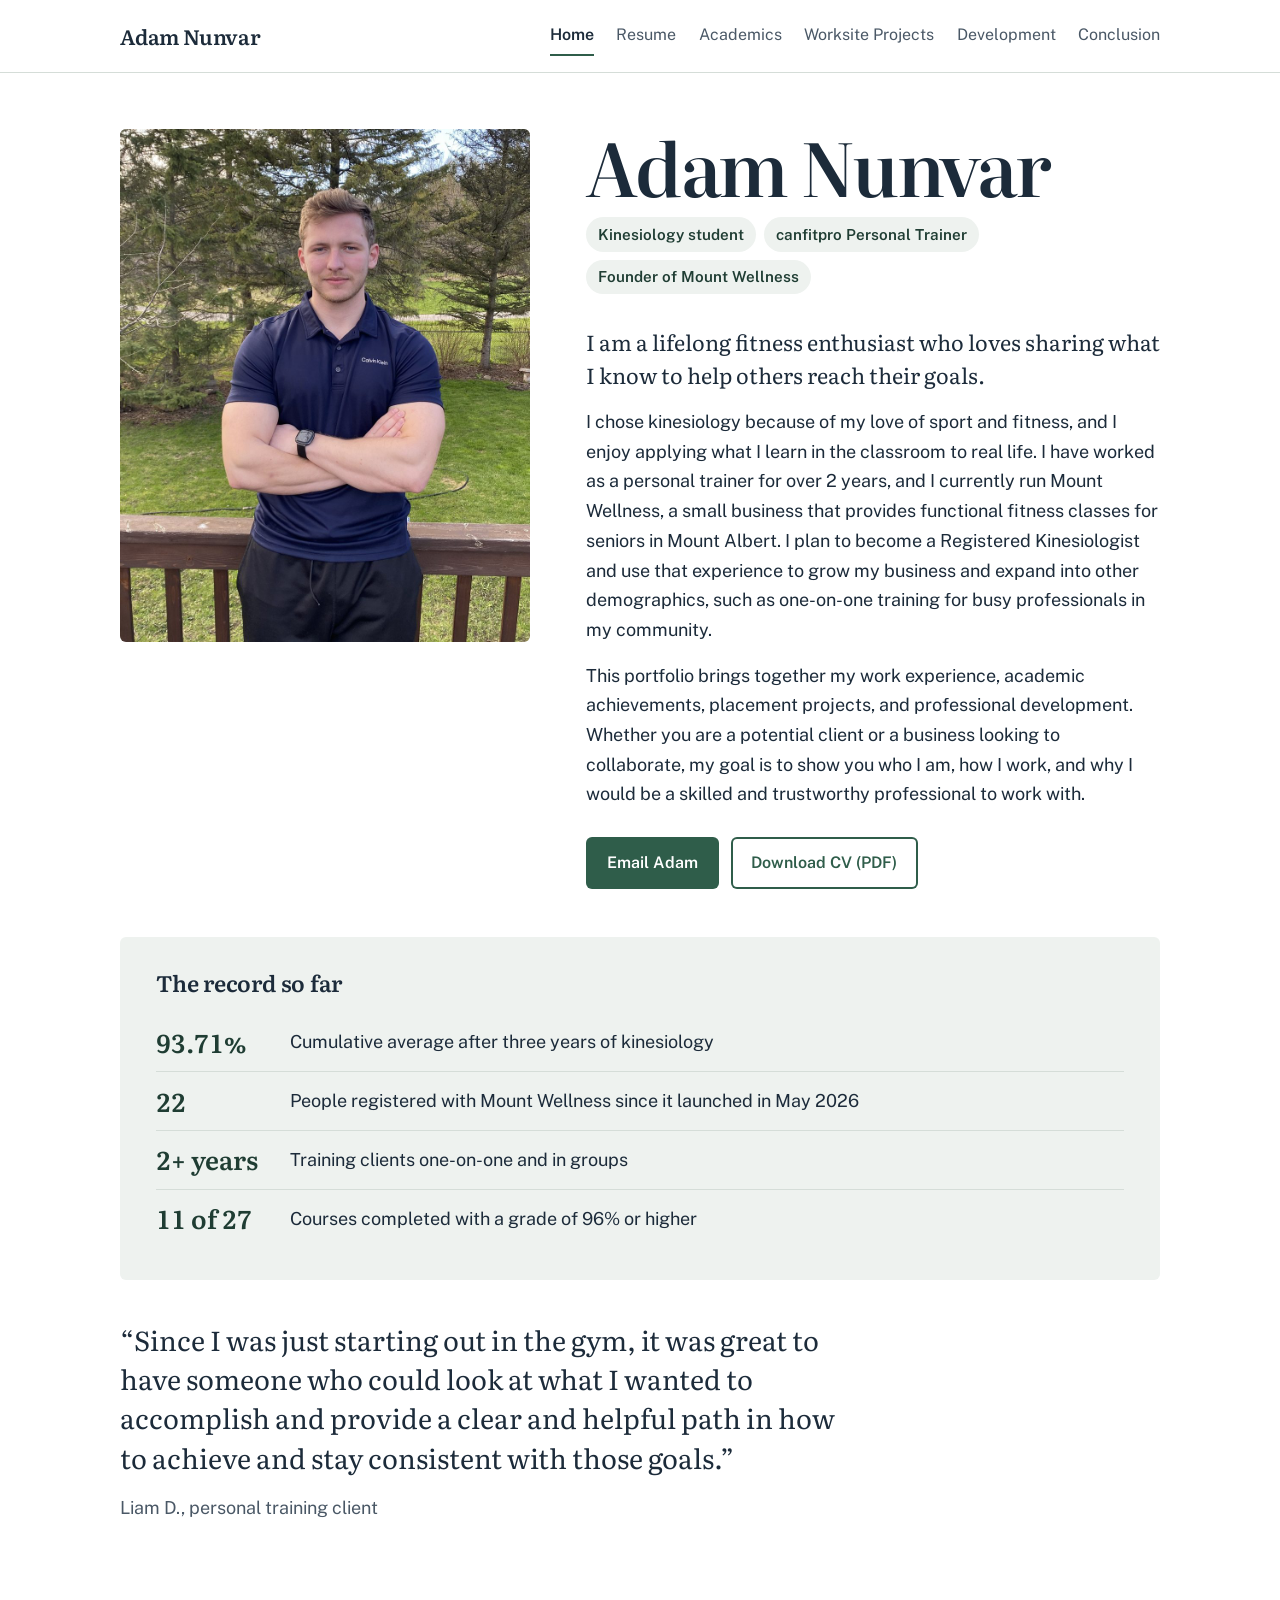
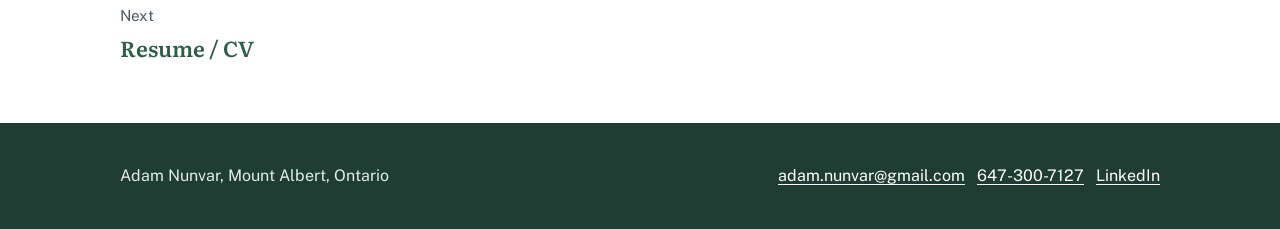
==== index.html @ 9fd66d51 "Correct award name to Kinesiology Scholarship; show 11 of 27 courses Co-Authored-By: Claude Opus 5.5" ====
<!doctype html>
<html lang="en-CA">
<head>
<meta charset="utf-8">
<meta name="viewport" content="width=device-width, initial-scale=1">
<title>Adam Nunvar | Kinesiology, Personal Training, Mount Wellness</title>
<meta name="description" content="Adam Nunvar is a fourth-year kinesiology student, canfitpro certified personal trainer, and founder of Mount Wellness, small-group fitness for adults 60+ in Mount Albert, Ontario.">
<meta property="og:title" content="Adam Nunvar | Kinesiology, Personal Training, Mount Wellness">
<meta property="og:description" content="Adam Nunvar is a fourth-year kinesiology student, canfitpro certified personal trainer, and founder of Mount Wellness, small-group fitness for adults 60+ in Mount Albert, Ontario.">
<meta property="og:image" content="adam-nunvar.jpg">
<link rel="icon" href="data:image/svg+xml,%3Csvg xmlns='http://www.w3.org/2000/svg' viewBox='0 0 64 64'%3E%3Crect width='64' height='64' rx='12' fill='%232f5d4a'/%3E%3Ctext x='32' y='43' font-family='Georgia,serif' font-size='30' font-weight='700' fill='white' text-anchor='middle'%3EAN%3C/text%3E%3C/svg%3E">
<link rel="preload" href="literata.woff2" as="font" type="font/woff2" crossorigin>
<link rel="stylesheet" href="styles.css?v=5">
<script src="site.js?v=5" defer></script>
</head>
<body>
<a class="skip" href="#main">Skip to content</a>
<header class="site-header">
  <div class="wrap">
    <a class="brand" href="index.html">Adam Nunvar</a>
    <nav class="nav" aria-label="Portfolio sections">
<a href="index.html" aria-current="page">Home</a>
<a href="resume.html">Resume</a>
<a href="academics.html">Academics</a>
<a href="projects.html">Worksite Projects</a>
<a href="development.html">Development</a>
<a href="conclusion.html">Conclusion</a>
    </nav>
  </div>
</header>
<main id="main">
<div class="wrap">
  <section class="hero" aria-labelledby="hero-name">
    <figure class="hero-photo">
      <img src="adam-nunvar.jpg" alt="Adam Nunvar standing outdoors in a navy polo shirt" width="960" height="1200">
    </figure>
    <div>
      <h1 id="hero-name">Adam Nunvar</h1>
      <ul class="roles" aria-label="Roles">
        <li>Kinesiology student</li>
        <li>canfitpro Personal Trainer</li>
        <li>Founder of Mount Wellness</li>
      </ul>
      <div class="prose">
        <p>I am a lifelong fitness enthusiast who loves sharing what I know to help others reach their goals.</p>
        <p>I chose kinesiology because of my love of sport and fitness, and I enjoy applying what I learn in the classroom to real life. I have worked as a personal trainer for over 2 years, and I currently run Mount Wellness, a small business that provides functional fitness classes for seniors in Mount Albert. I plan to become a Registered Kinesiologist and use that experience to grow my business and expand into other demographics, such as one-on-one training for busy professionals in my community.</p>
        <p>This portfolio brings together my work experience, academic achievements, placement projects, and professional development. Whether you are a potential client or a business looking to collaborate, my goal is to show you who I am, how I work, and why I would be a skilled and trustworthy professional to work with.</p>
      </div>
      <div class="actions">
        <a class="btn" href="mailto:adam.nunvar@gmail.com">Email Adam</a>
        <a class="btn secondary" href="Adam-Nunvar-Resume.pdf">Download CV (PDF)</a>
      </div>
    </div>
  </section>

  <section class="log reveal" aria-labelledby="log-title">
    <h2 id="log-title">The record so far</h2>
    <dl>
      <dt>93.71%</dt><dd>Cumulative average after three years of kinesiology</dd>
      <dt>22</dt><dd>People registered with Mount Wellness since it launched in May 2026</dd>
      <dt>2+ years</dt><dd>Training clients one-on-one and in groups</dd>
      <dt>11 of 27</dt><dd>Courses completed with a grade of 96% or higher</dd>
    </dl>
  </section>

  <section class="block reveal" aria-label="Client testimonial">
    <blockquote class="quote">
      <p>Since I was just starting out in the gym, it was great to have someone who could look at what I wanted to accomplish and provide a clear and helpful path in how to achieve and stay consistent with those goals.</p>
      <cite>Liam D., personal training client</cite>
    </blockquote>
  </section>
</div>
<div class="wrap next">
  <small>Next</small>
  <a href="resume.html">Resume / CV</a>
</div>
</main>
<footer class="site-footer">
  <div class="wrap">
    <p>Adam Nunvar, Mount Albert, Ontario</p>
    <p><a href="mailto:adam.nunvar@gmail.com">adam.nunvar@gmail.com</a> &nbsp; <a href="tel:+16473007127">647-300-7127</a> &nbsp; <a href="https://www.linkedin.com/in/adam-nunvar-423a0a282/">LinkedIn</a></p>
  </div>
</footer>
<script>
(function () {
  if (!("IntersectionObserver" in window) || window.matchMedia("(prefers-reduced-motion: reduce)").matches) return;
  document.documentElement.classList.add("js-reveal");
  var io = new IntersectionObserver(function (items) {
    items.forEach(function (it) { if (it.isIntersecting) { it.target.classList.add("in"); io.unobserve(it.target); } });
  }, { rootMargin: "0px 0px -8% 0px" });
  document.querySelectorAll(".reveal").forEach(function (el) { io.observe(el); });
})();
</script>
</body>
</html>
---- styles.css ----
@font-face { font-family: "Literata"; src: url("literata.woff2") format("woff2-variations"), url("literata.woff2") format("woff2"); font-weight: 200 900; font-style: normal; font-display: swap; }
@font-face { font-family: "Public Sans"; src: url("public-sans-400.woff2") format("woff2"); font-weight: 400; font-style: normal; font-display: swap; }
@font-face { font-family: "Public Sans"; src: url("public-sans-600.woff2") format("woff2"); font-weight: 600; font-style: normal; font-display: swap; }

:root {
  --ink: #1c2b3a;
  --ink-soft: #4a5866;
  --spruce: #2f5d4a;
  --spruce-deep: #1f3d33;
  --mist: #eef2ef;
  --line: #d5ddd8;
  --paper: #ffffff;
  --serif: "Literata", Georgia, serif;
  --sans: "Public Sans", "Segoe UI", Arial, sans-serif;
  --measure: 66ch;
}

* { box-sizing: border-box; }
html { -webkit-text-size-adjust: 100%; }
body {
  margin: 0;
  background: var(--paper);
  color: var(--ink);
  font-family: var(--sans);
  font-size: 1.125rem;
  line-height: 1.65;
}
img { max-width: 100%; height: auto; display: block; }
a { color: var(--spruce); text-underline-offset: 3px; }
a:hover { color: var(--spruce-deep); }
:focus-visible { outline: 3px solid var(--spruce); outline-offset: 3px; border-radius: 2px; }

.skip { position: absolute; left: -999px; top: 0; background: var(--spruce); color: #fff; padding: .5rem 1rem; z-index: 10; }
.skip:focus { left: 1rem; top: 1rem; }

.wrap { width: 100%; max-width: 1080px; margin: 0 auto; padding: 0 1.25rem; }

/* Header */
.site-header { border-bottom: 1px solid var(--line); background: var(--paper); }
.site-header .wrap { display: flex; align-items: center; justify-content: space-between; gap: 1.5rem; min-height: 4.5rem; flex-wrap: wrap; }
.brand { font-family: var(--serif); font-weight: 600; font-size: 1.3rem; color: var(--ink); text-decoration: none; letter-spacing: -.01em; }
.nav { display: flex; gap: .25rem 1.4rem; flex-wrap: wrap; }
.nav a { color: var(--ink-soft); text-decoration: none; font-size: 1rem; padding: .35rem 0; border-bottom: 2px solid transparent; }
.nav a:hover { color: var(--ink); }
.nav a[aria-current="page"] { color: var(--ink); border-bottom-color: var(--spruce); font-weight: 600; }

/* Page title */
.page-head { padding-top: 3.5rem; padding-bottom: 1.5rem; }
.page-head h1 { font-family: var(--serif); font-weight: 600; font-size: clamp(2.2rem, 5vw, 3.2rem); line-height: 1.1; margin: 0; letter-spacing: -.02em; }
.page-head p { margin: .9rem 0 0; color: var(--ink-soft); max-width: var(--measure); }

h2 { font-family: var(--serif); font-weight: 600; font-size: 1.7rem; line-height: 1.25; margin: 0 0 .5rem; letter-spacing: -.01em; }
h3 { font-family: var(--serif); font-weight: 600; font-size: 1.3rem; line-height: 1.3; margin: 0; }
p { margin: 0 0 1rem; }
.prose { max-width: var(--measure); }

section.block { padding: 2.5rem 0; }
section.block + section.block { border-top: 1px solid var(--line); }

/* Home hero */
.hero { display: grid; grid-template-columns: minmax(0, 5fr) minmax(0, 7fr); gap: 3.5rem; align-items: start; padding: 3.5rem 0 3rem; }
.hero-photo { margin: 0; }
.hero-photo img { border-radius: 6px; aspect-ratio: 4 / 5; object-fit: cover; width: 100%; }
.hero h1 { font-family: var(--serif); font-weight: 600; font-size: clamp(2.8rem, 7vw, 4.6rem); line-height: 1; letter-spacing: -.03em; margin: 0 0 .9rem; }
.roles { list-style: none; padding: 0; margin: 0 0 2rem; display: flex; flex-wrap: wrap; gap: .5rem; }
.roles li { background: var(--mist); color: var(--spruce-deep); font-size: .95rem; font-weight: 600; padding: .3rem .75rem; border-radius: 999px; }
.hero .prose p:first-child { font-family: var(--serif); font-size: 1.35rem; line-height: 1.5; }
.actions { display: flex; flex-wrap: wrap; gap: .75rem; margin-top: 1.75rem; }
.btn { display: inline-block; background: var(--spruce); color: #fff; text-decoration: none; font-weight: 600; padding: .8rem 1.3rem; border-radius: 6px; font-size: 1rem; }
.btn:hover { background: var(--spruce-deep); color: #fff; }
.btn.secondary { background: transparent; color: var(--spruce); box-shadow: inset 0 0 0 2px var(--spruce); }
.btn.secondary:hover { background: var(--mist); color: var(--spruce-deep); }

/* Training log */
.log { background: var(--mist); border-radius: 6px; padding: 2rem 2.25rem; }
.log h2 { font-size: 1.4rem; margin-bottom: 1rem; }
.log dl { margin: 0; display: grid; grid-template-columns: max-content 1fr; }
.log dt, .log dd { padding: .85rem 0; border-top: 1px solid var(--line); margin: 0; }
.log dt { font-family: var(--serif); font-weight: 600; font-size: 1.6rem; line-height: 1.2; padding-right: 2rem; color: var(--spruce-deep); font-variant-numeric: tabular-nums; }
.log dd { align-self: center; color: var(--ink); }
.log dt:first-of-type, .log dd:first-of-type { border-top: 0; }

/* Quote */
.quote { margin: 0; max-width: 46rem; }
.quote p { font-family: var(--serif); font-size: clamp(1.35rem, 2.6vw, 1.7rem); line-height: 1.45; margin: 0 0 1rem; }
.quote p::before { content: "\201C"; }
.quote p::after { content: "\201D"; }
.quote cite { font-style: normal; color: var(--ink-soft); }

/* Entries (resume, projects, development) */
.entry { display: grid; grid-template-columns: 13rem minmax(0, 1fr); gap: 2rem; padding: 2.25rem 0; border-top: 1px solid var(--line); }
.entry:first-of-type { border-top: 0; }
.entry-when { color: var(--ink-soft); font-size: .98rem; line-height: 1.5; }
.entry-when strong { display: block; color: var(--ink); font-weight: 600; }
.entry h3 { margin-bottom: .2rem; }
.entry .org { color: var(--ink-soft); margin: 0 0 1rem; }
.entry .body { max-width: var(--measure); }
.entry-title { display: flex; align-items: center; gap: .9rem; }
.entry-title img { width: 3.2rem; height: 3.2rem; flex: none; }
.skills { margin: 1rem 0 0; color: var(--spruce-deep); font-size: 1rem; }
.skills b { font-weight: 600; }
.status { display: inline-block; background: var(--mist); color: var(--spruce-deep); font-size: .9rem; font-weight: 600; padding: .2rem .65rem; border-radius: 999px; margin-left: .5rem; vertical-align: middle; }

.figure { margin: 0 0 1.25rem; }
.figure img { border-radius: 6px; border: 1px solid var(--line); }
.figure figcaption { color: var(--ink-soft); font-size: .95rem; margin-top: .5rem; }

.lesson { border-left: 3px solid var(--spruce); padding: .25rem 0 .25rem 1.25rem; margin: 1.25rem 0 0; max-width: var(--measure); }

/* Grades */
.grades { width: 100%; max-width: 44rem; border-collapse: collapse; margin-top: .5rem; font-variant-numeric: tabular-nums; }
.grades th, .grades td { text-align: left; padding: .7rem 0; border-bottom: 1px solid var(--line); vertical-align: middle; }
.grades th { font-weight: 600; font-size: .95rem; color: var(--ink-soft); }
.grades td.num, .grades th.num { text-align: right; width: 4rem; font-family: var(--serif); font-weight: 600; font-size: 1.15rem; }
.grades .bar { width: 38%; padding-left: 1.5rem; }
.grades .bar span { display: block; height: .5rem; border-radius: 99px; background: var(--spruce); }
.grades .note { display: block; font-size: .9rem; color: var(--spruce-deep); }

.plain-list { list-style: none; padding: 0; margin: 0; max-width: var(--measure); }
.plain-list li { padding: .7rem 0; border-bottom: 1px solid var(--line); }
.plain-list li span { display: block; color: var(--ink-soft); font-size: .98rem; }

.two-col { display: grid; grid-template-columns: 1fr 1fr; gap: 3rem; }

/* Next page + footer */
.next { padding-top: 2.5rem; padding-bottom: 3.5rem; }
.next a { font-family: var(--serif); font-size: 1.35rem; font-weight: 600; text-decoration: none; }
.next a:hover { text-decoration: underline; }
.next small { display: block; color: var(--ink-soft); font-size: .95rem; margin-bottom: .2rem; }

.site-footer { background: var(--spruce-deep); color: #e4ece7; padding: 2.5rem 0; font-size: 1rem; }
.site-footer a { color: #fff; }
.site-footer .wrap { display: flex; flex-wrap: wrap; justify-content: space-between; gap: 1rem 2rem; }
.site-footer p { margin: 0; }

@media (max-width: 860px) {
  .hero { grid-template-columns: 1fr; gap: 2rem; padding-top: 2rem; }
  .hero-photo { max-width: 22rem; }
  .entry { grid-template-columns: minmax(0, 1fr); gap: .5rem; }
  .two-col { grid-template-columns: 1fr; gap: 1.5rem; }
}
@media (max-width: 560px) {
  body { font-size: 1.0625rem; }
  .site-header .wrap { padding-top: .75rem; padding-bottom: .5rem; }
  .nav { gap: .1rem 1rem; }
  .log { padding: 1.5rem 1.25rem; }
  .log dl { grid-template-columns: 1fr; }
  .log dt { padding-bottom: 0; }
  .log dd { border-top: 0; padding-top: .1rem; }
  .grades .bar { display: none; }
}
@media (prefers-reduced-motion: reduce) { * { scroll-behavior: auto !important; } }
@media print {
  .site-header, .site-footer, .next, .actions { display: none; }
}

/* What I did / what it taught me */
.facts { margin: 0; max-width: var(--measure); }
.facts dt { font-weight: 600; color: var(--spruce-deep); font-size: 1rem; margin-top: 1rem; }
.facts dt:first-child { margin-top: 0; }
.facts dd { margin: .15rem 0 0; }

/* ---- v2 layout: lighter entries ---- */
.entry { display: block; padding: 2.75rem 0; }
.entry-head { display: flex; justify-content: space-between; align-items: flex-start; gap: .5rem 2rem; flex-wrap: wrap; margin-bottom: 1.4rem; }
.entry-head .org { margin: .1rem 0 0; }
.entry-title { align-items: flex-start; }
.entry-logo { width: 3.2rem; height: 3.2rem; flex: none; margin-top: .1rem; }
.entry-when { margin: 0; text-align: right; color: var(--ink-soft); font-size: .98rem; line-height: 1.45; }
.entry-when strong { display: block; color: var(--ink); font-weight: 600; }
.entry-when span { display: block; }
.entry .body { max-width: none; }
.entry .body > p, .entry .body > .figure { max-width: var(--measure); }

.facts { display: grid; grid-template-columns: repeat(2, minmax(0, 1fr)); gap: 1.25rem 2.5rem; margin: 0; max-width: none; align-items: start; }
.facts.n3 { grid-template-columns: repeat(3, minmax(0, 1fr)); gap: 1.25rem 2rem; }
.fact h4 { font-family: var(--sans); font-size: .95rem; font-weight: 600; color: var(--spruce-deep); margin: 0 0 .35rem; }
.fact p { margin: 0; }
.fact.reflect { background: var(--mist); border-radius: 6px; padding: 1.1rem 1.3rem 1.2rem; }
.fact .lead { display: block; font-family: var(--serif); font-size: 1.22rem; line-height: 1.4; font-weight: 500; color: var(--ink); margin-bottom: .45rem; }
.skills { margin-top: 1.25rem; }

/* Scroll reveal: only when JS is running and motion is allowed */
.js-reveal .reveal { opacity: 0; transform: translateY(14px); transition: opacity .6s ease, transform .6s ease; }
.js-reveal .reveal.in { opacity: 1; transform: none; }

@media (max-width: 960px) {
  .facts.n3 { grid-template-columns: repeat(2, minmax(0, 1fr)); }
  .facts.n3 .fact.reflect { grid-column: 1 / -1; }
}
@media (max-width: 720px) {
  .facts, .facts.n3 { grid-template-columns: minmax(0, 1fr); }
  .entry-when { text-align: left; }
  .entry-when strong, .entry-when span { display: inline; }
  .entry-when span::before { content: ", "; }
  .entry { padding: 2rem 0; }
}

/* ---- Visuals ---- */
.gallery-block { margin-top: 1.5rem; }
.gallery-title { font-family: var(--sans); font-size: .95rem; font-weight: 600; color: var(--spruce-deep); margin: 0 0 .6rem; }
.gallery { display: grid; gap: 1rem; align-items: end; }
.gallery.four { grid-template-columns: repeat(4, minmax(0, 1fr)); max-width: 44rem; }
.gallery.three { grid-template-columns: repeat(3, minmax(0, 1fr)); }
.gallery.two { grid-template-columns: repeat(2, minmax(0, 1fr)); max-width: 40rem; align-items: start; }
.gallery figure { margin: 0; }
.gallery a { display: block; }
.gallery img { width: 100%; border-radius: 4px; border: 1px solid var(--line); background: var(--mist); }
.gallery.four img { height: 11rem; object-fit: contain; padding: .4rem; }
.gallery.two img { aspect-ratio: 4 / 5; object-fit: cover; }
.gallery figcaption { font-size: .9rem; color: var(--ink-soft); margin-top: .35rem; }
.gallery a:hover img { border-color: var(--spruce); }

.media { display: grid; grid-template-columns: minmax(0, 1fr) minmax(0, 20rem); gap: 2rem; align-items: start; }
.media-fig { margin: 0; }
.media-fig img { border-radius: 6px; border: 1px solid var(--line); }
.media-fig figcaption { font-size: .9rem; color: var(--ink-soft); margin-top: .35rem; }

.conclusion { display: grid; grid-template-columns: minmax(0, 22rem) minmax(0, 1fr); gap: 3rem; align-items: start; }
.conclusion-photo { margin: 0; }
.conclusion-photo img { border-radius: 6px; aspect-ratio: 4 / 3; object-fit: cover; }

@media (max-width: 860px) {
  .conclusion, .media { grid-template-columns: minmax(0, 1fr); gap: 1.25rem; }
  .media-fig { max-width: 22rem; }
}
@media (max-width: 560px) {
  .gallery.four { grid-template-columns: repeat(2, minmax(0, 1fr)); }
  .gallery.three { grid-template-columns: minmax(0, 1fr); }
  .gallery.four img { height: 9rem; }
}

.gallery-block + .facts { margin-top: 1.75rem; }
.body > .gallery-block:first-child { margin-top: 0; }

.media-small { grid-template-columns: minmax(0, 1fr) minmax(0, 14rem); }
@media (max-width: 860px) { .media-small .media-fig { max-width: 14rem; } }

/* ---- Expandable images ---- */
a.zoom { display: block; cursor: zoom-in; }
a.zoom img { transition: opacity .15s ease; }
a.zoom:hover img { opacity: .92; }
.lightbox { position: fixed; inset: 0; z-index: 50; display: none; align-items: center; justify-content: center; padding: 3.5rem 1rem 1.5rem; background: rgba(15, 25, 22, .94); }
.lightbox.open { display: flex; }
.lightbox figure { margin: 0; max-width: min(1100px, 100%); max-height: 100%; display: flex; flex-direction: column; align-items: center; }
.lightbox img { max-width: 100%; max-height: calc(100vh - 8rem); width: auto; height: auto; border-radius: 4px; background: #fff; }
.lightbox figcaption { color: #e4ece7; margin-top: .75rem; font-size: 1rem; text-align: center; }
.lightbox-close { position: absolute; top: .75rem; right: 1rem; width: 2.75rem; height: 2.75rem; border: 0; border-radius: 50%; background: rgba(255,255,255,.12); color: #fff; font-size: 2rem; line-height: 1; cursor: pointer; }
.lightbox-close:hover { background: rgba(255,255,255,.25); }
.lightbox-on, .lightbox-on body { overflow: hidden; }
.sr-only { position: absolute; width: 1px; height: 1px; padding: 0; margin: -1px; overflow: hidden; clip: rect(0,0,0,0); white-space: nowrap; border: 0; }

/* certificates gallery */
.gallery.certs { max-width: none; align-items: start; }
.gallery.certs img { height: 13rem; }
#certificates + .gallery-block { margin-top: 1rem; }
@media (max-width: 640px) { .gallery.certs img { height: 10rem; } }
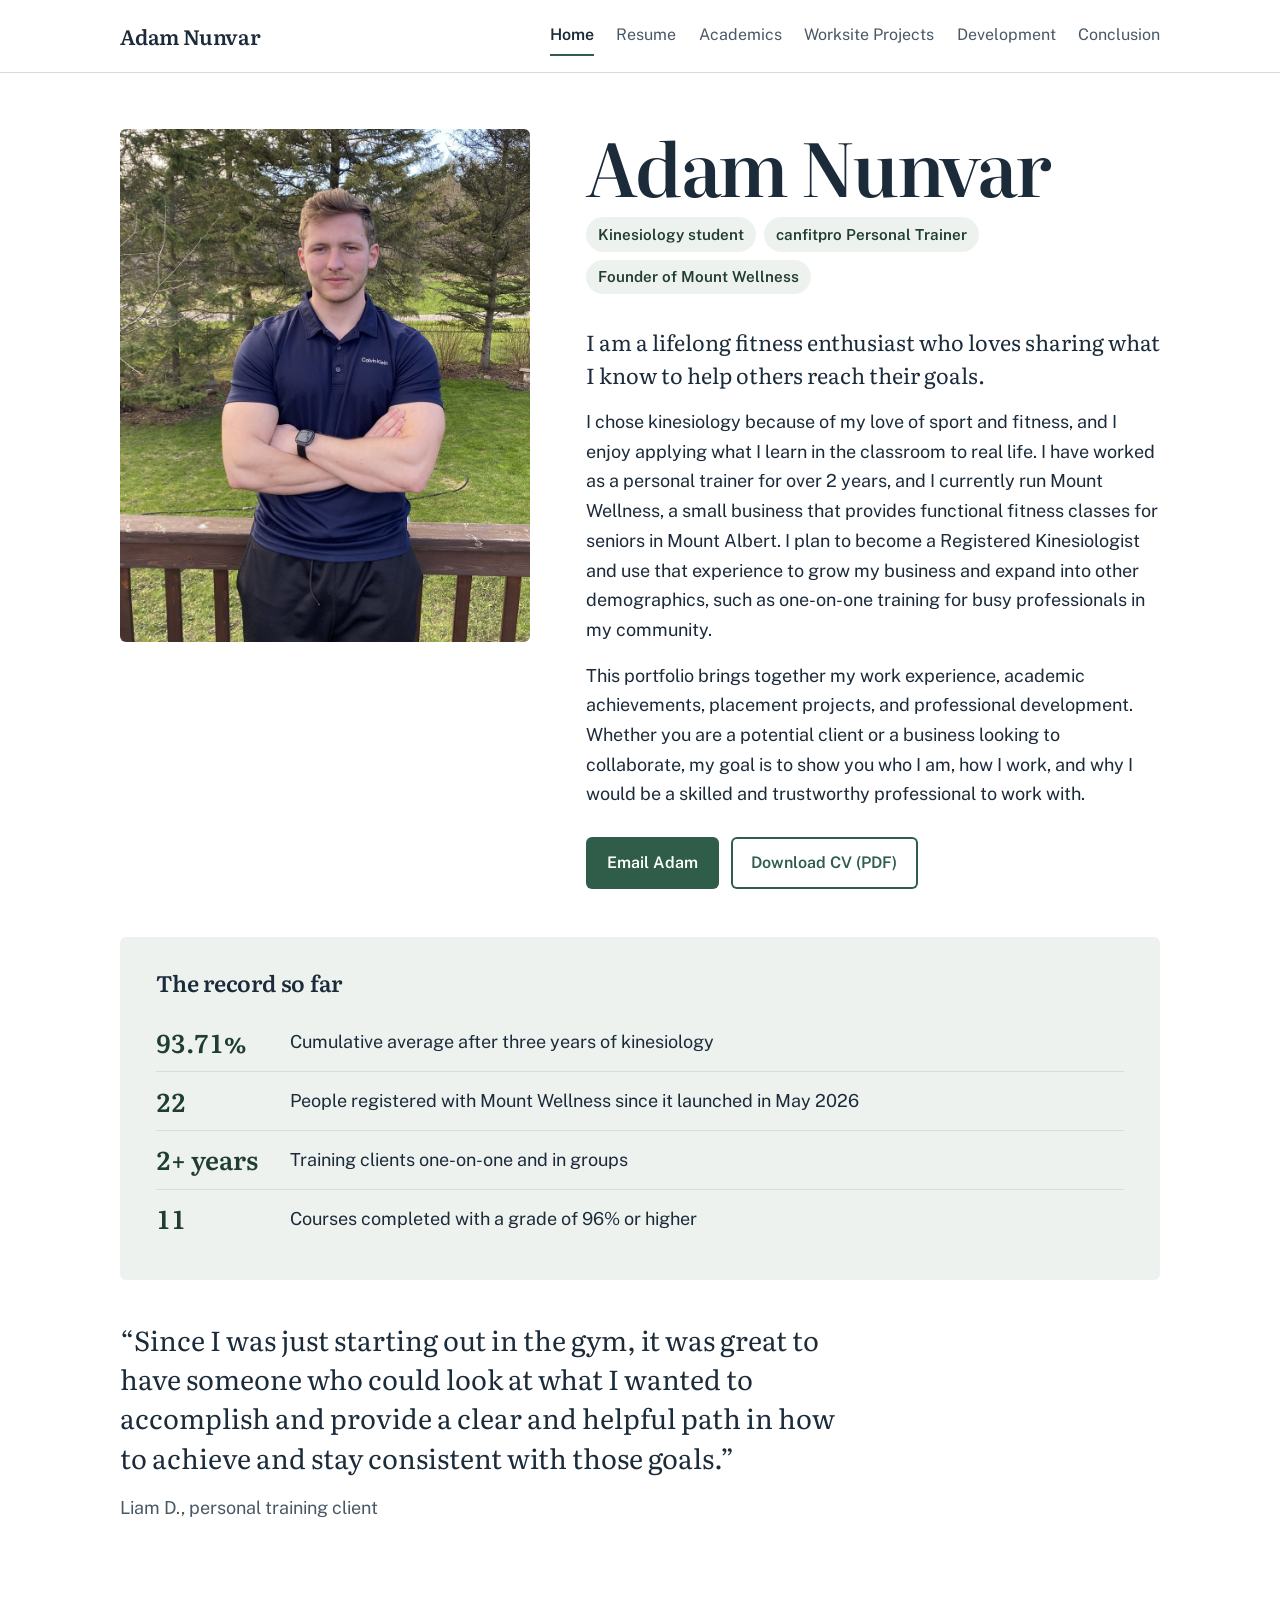
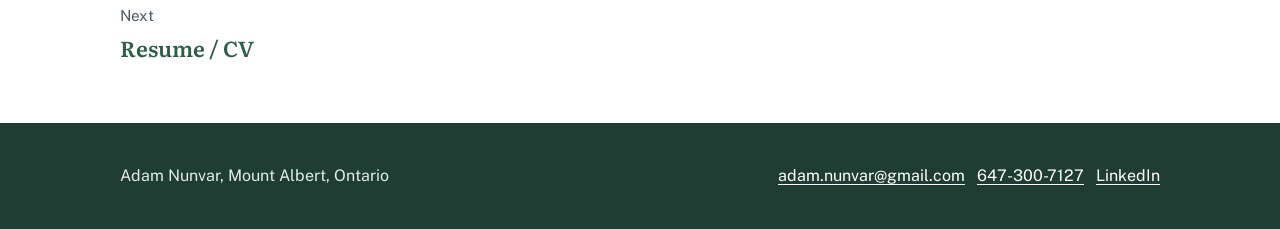
==== commit 974c301d: "Mention 11 of 27 once on the site Co-Authored-By: Claude Opus 5.5 <noreply@anthropic.com> Claude-Ses" ====
--- a/index.html
+++ b/index.html
@@ -59,7 +59,7 @@
       <dt>93.71%</dt><dd>Cumulative average after three years of kinesiology</dd>
       <dt>22</dt><dd>People registered with Mount Wellness since it launched in May 2026</dd>
       <dt>2+ years</dt><dd>Training clients one-on-one and in groups</dd>
-      <dt>11 of 27</dt><dd>Courses completed with a grade of 96% or higher</dd>
+      <dt>11</dt><dd>Courses completed with a grade of 96% or higher</dd>
     </dl>
   </section>
 
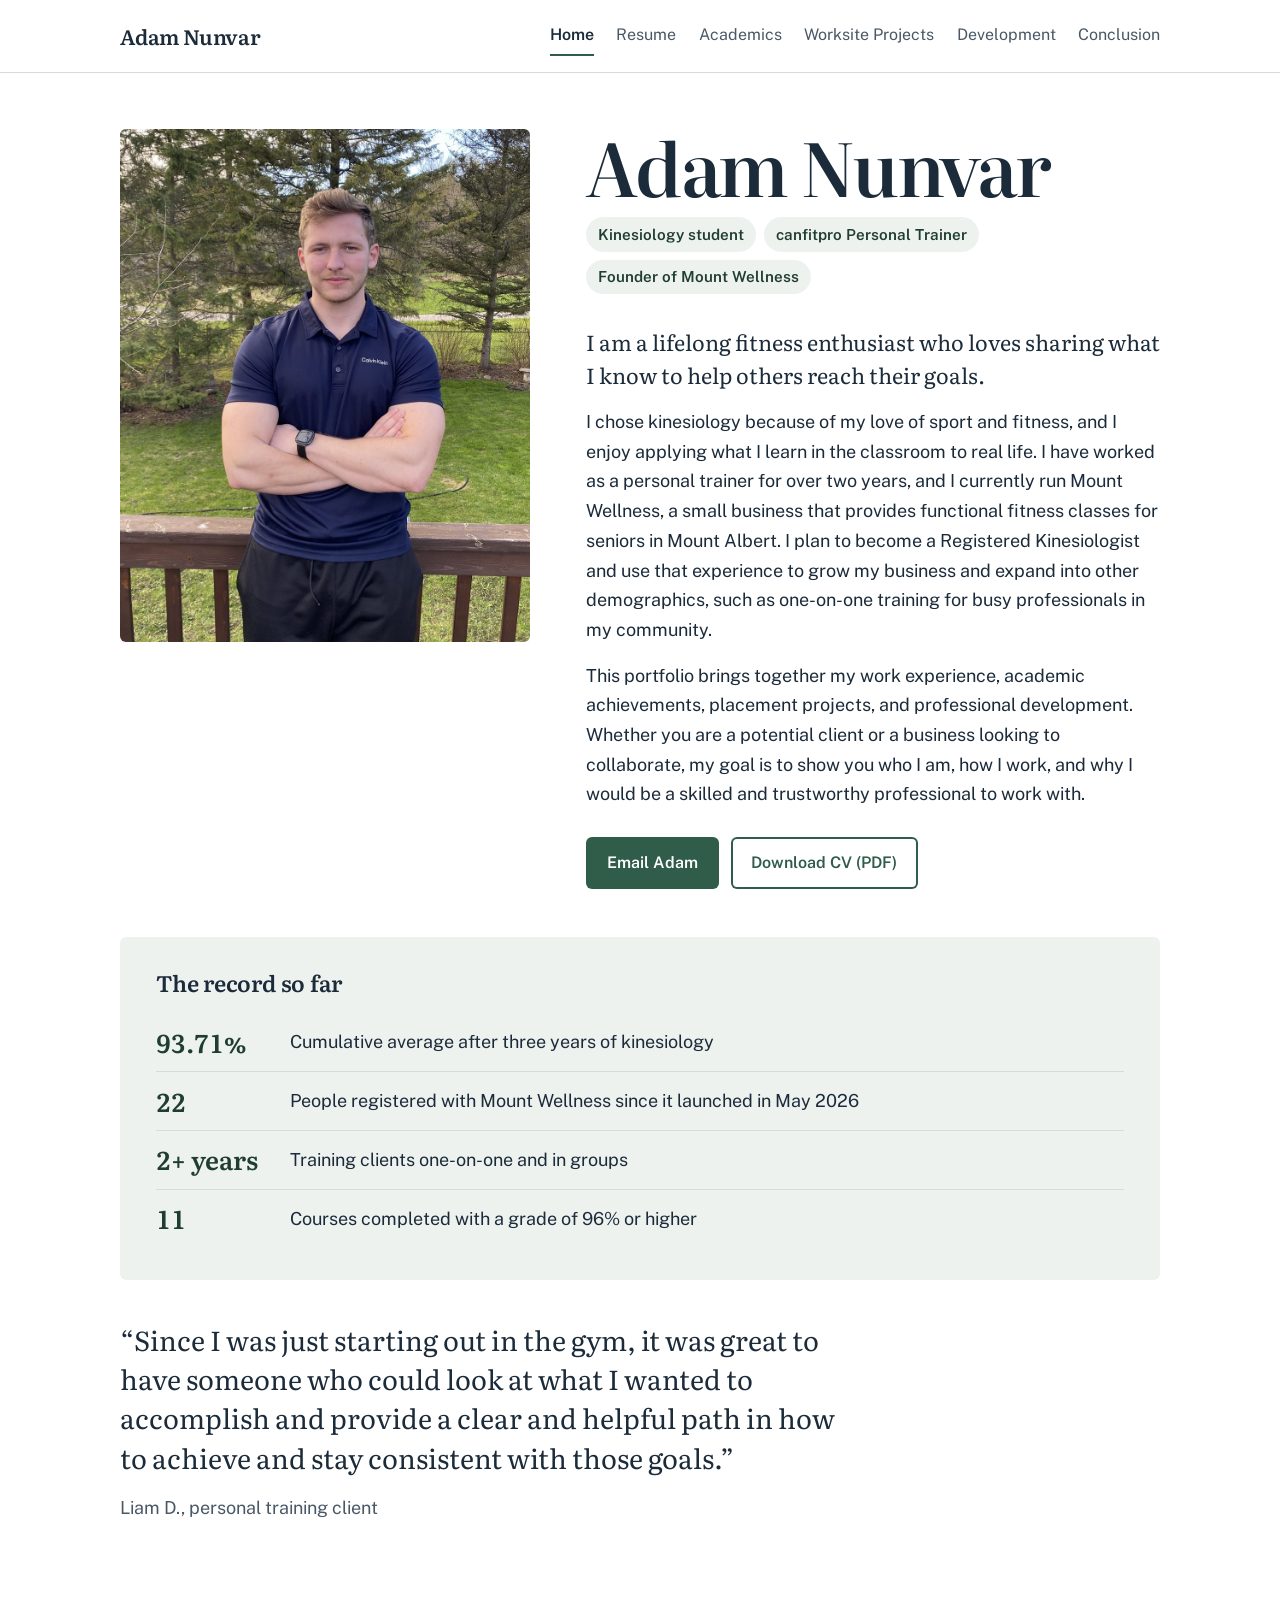
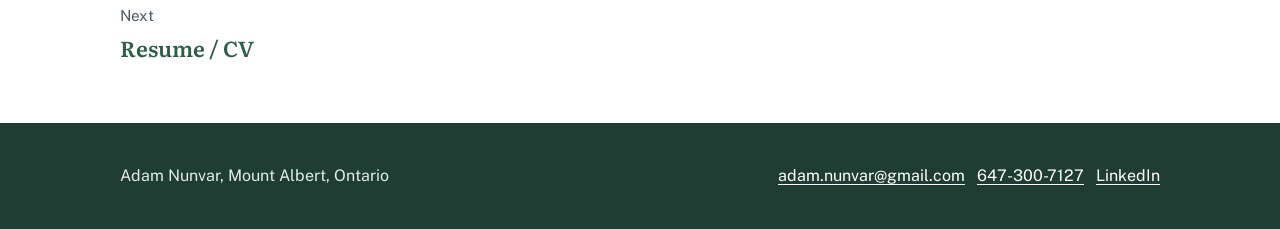
==== commit f490bd23: "Proofread: consistent number style Co-Authored-By: Claude Opus 5.5 <noreply@anthropic.com> Claude-Se" ====
--- a/index.html
+++ b/index.html
@@ -10,8 +10,8 @@
 <meta property="og:image" content="adam-nunvar.jpg">
 <link rel="icon" href="data:image/svg+xml,%3Csvg xmlns='http://www.w3.org/2000/svg' viewBox='0 0 64 64'%3E%3Crect width='64' height='64' rx='12' fill='%232f5d4a'/%3E%3Ctext x='32' y='43' font-family='Georgia,serif' font-size='30' font-weight='700' fill='white' text-anchor='middle'%3EAN%3C/text%3E%3C/svg%3E">
 <link rel="preload" href="literata.woff2" as="font" type="font/woff2" crossorigin>
-<link rel="stylesheet" href="styles.css?v=5">
-<script src="site.js?v=5" defer></script>
+<link rel="stylesheet" href="styles.css?v=6">
+<script src="site.js?v=6" defer></script>
 </head>
 <body>
 <a class="skip" href="#main">Skip to content</a>
@@ -43,7 +43,7 @@
       </ul>
       <div class="prose">
         <p>I am a lifelong fitness enthusiast who loves sharing what I know to help others reach their goals.</p>
-        <p>I chose kinesiology because of my love of sport and fitness, and I enjoy applying what I learn in the classroom to real life. I have worked as a personal trainer for over 2 years, and I currently run Mount Wellness, a small business that provides functional fitness classes for seniors in Mount Albert. I plan to become a Registered Kinesiologist and use that experience to grow my business and expand into other demographics, such as one-on-one training for busy professionals in my community.</p>
+        <p>I chose kinesiology because of my love of sport and fitness, and I enjoy applying what I learn in the classroom to real life. I have worked as a personal trainer for over two years, and I currently run Mount Wellness, a small business that provides functional fitness classes for seniors in Mount Albert. I plan to become a Registered Kinesiologist and use that experience to grow my business and expand into other demographics, such as one-on-one training for busy professionals in my community.</p>
         <p>This portfolio brings together my work experience, academic achievements, placement projects, and professional development. Whether you are a potential client or a business looking to collaborate, my goal is to show you who I am, how I work, and why I would be a skilled and trustworthy professional to work with.</p>
       </div>
       <div class="actions">
--- a/styles.css
+++ b/styles.css
@@ -255,3 +255,6 @@
 .gallery.certs img { height: 13rem; }
 #certificates + .gallery-block { margin-top: 1rem; }
 @media (max-width: 640px) { .gallery.certs img { height: 10rem; } }
+
+.lightbox figcaption strong { display: block; font-weight: 600; }
+.lightbox-note { display: block; margin-top: .25rem; color: #c5d3cb; max-width: 40rem; }
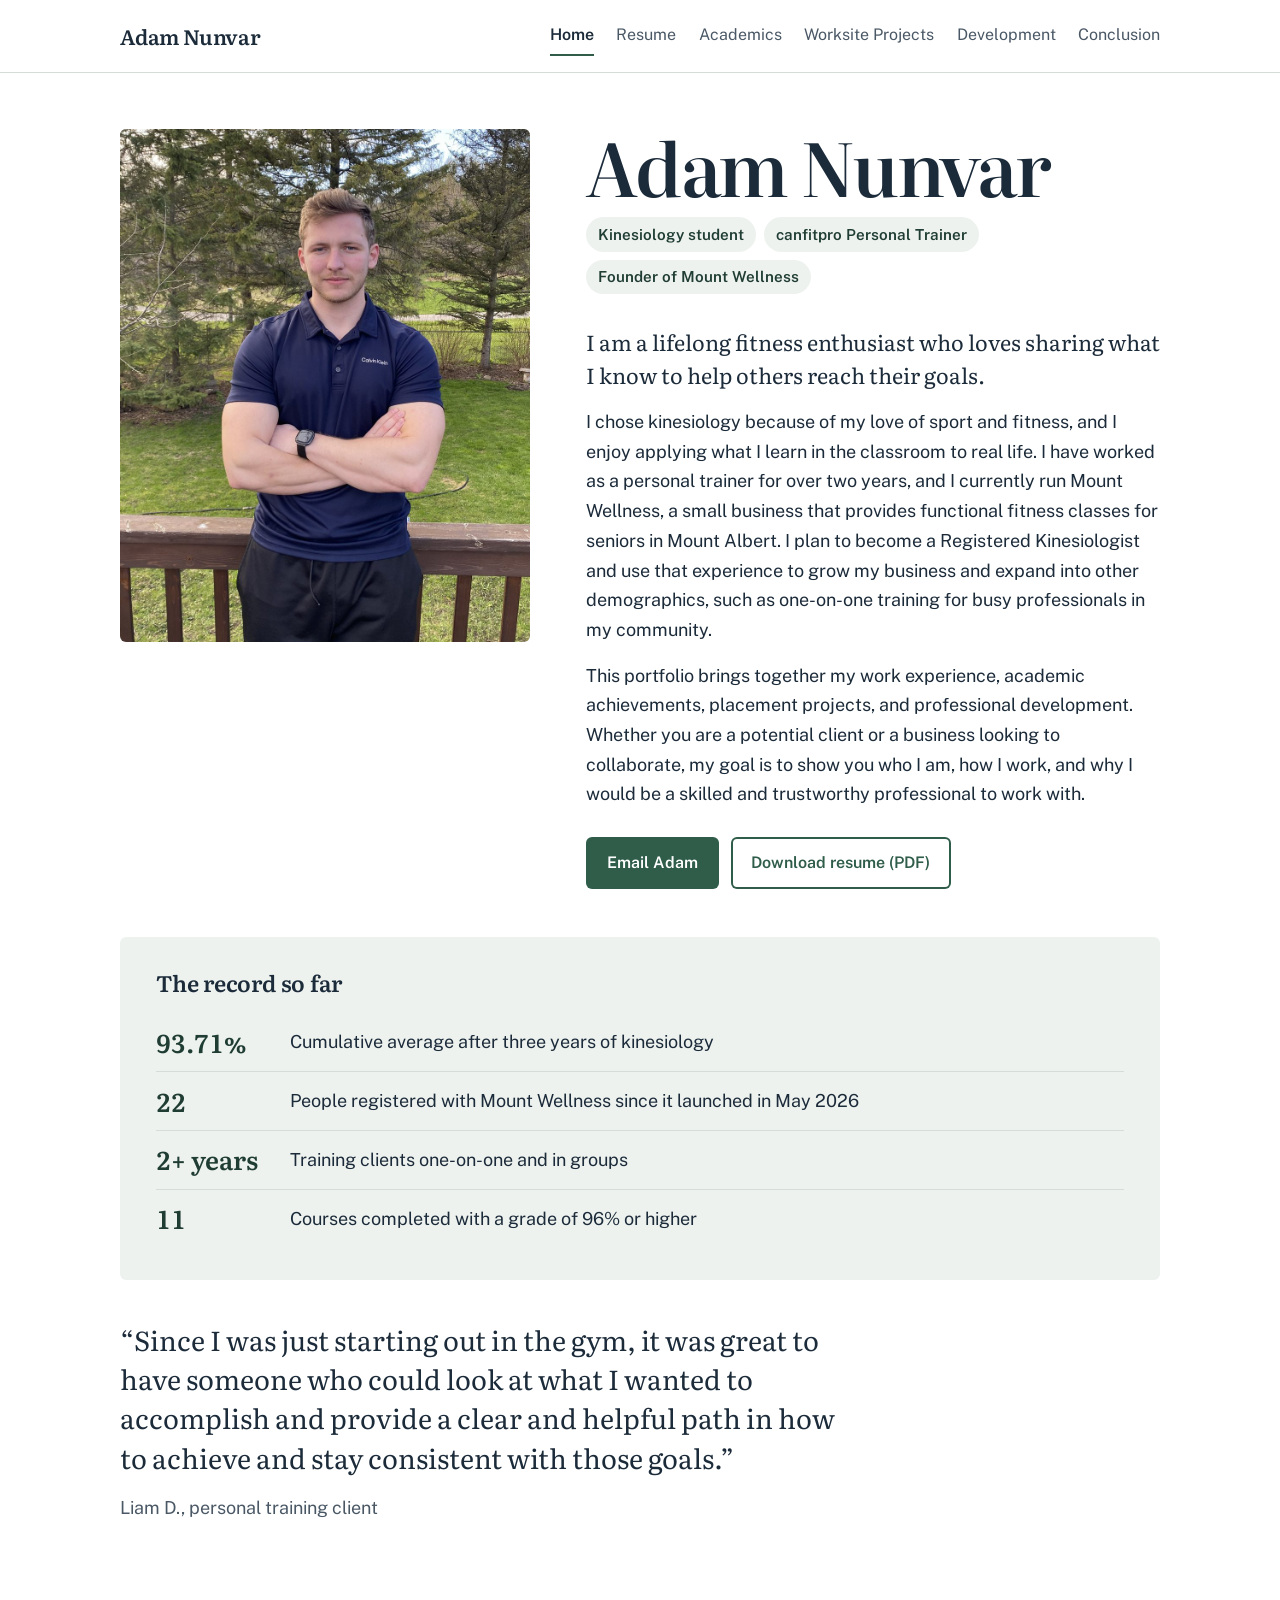
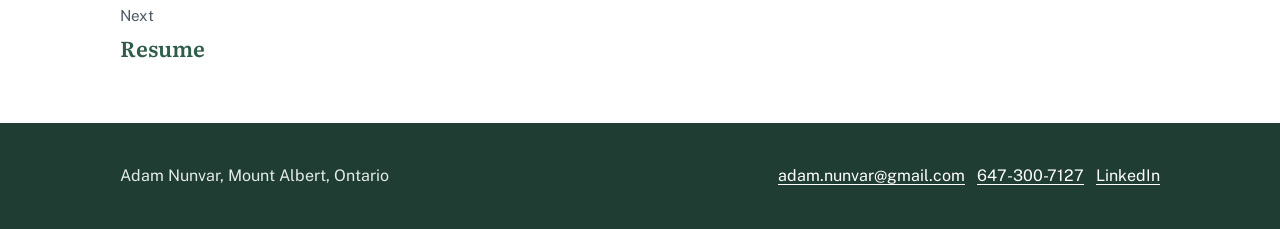
==== commit 0e42ec4a: "Call it a resume, not a CV; cleaner resume page intro Co-Authored-By: Claude Opus 5.5 <noreply@anthr" ====
--- a/index.html
+++ b/index.html
@@ -48,7 +48,7 @@
       </div>
       <div class="actions">
         <a class="btn" href="mailto:adam.nunvar@gmail.com">Email Adam</a>
-        <a class="btn secondary" href="Adam-Nunvar-Resume.pdf">Download CV (PDF)</a>
+        <a class="btn secondary" href="Adam-Nunvar-Resume.pdf">Download resume (PDF)</a>
       </div>
     </div>
   </section>
@@ -72,7 +72,7 @@
 </div>
 <div class="wrap next">
   <small>Next</small>
-  <a href="resume.html">Resume / CV</a>
+  <a href="resume.html">Resume</a>
 </div>
 </main>
 <footer class="site-footer">
--- a/styles.css
+++ b/styles.css
@@ -258,3 +258,5 @@
 
 .lightbox figcaption strong { display: block; font-weight: 600; }
 .lightbox-note { display: block; margin-top: .25rem; color: #c5d3cb; max-width: 40rem; }
+
+.page-head p.head-actions { margin-top: 1.25rem; }
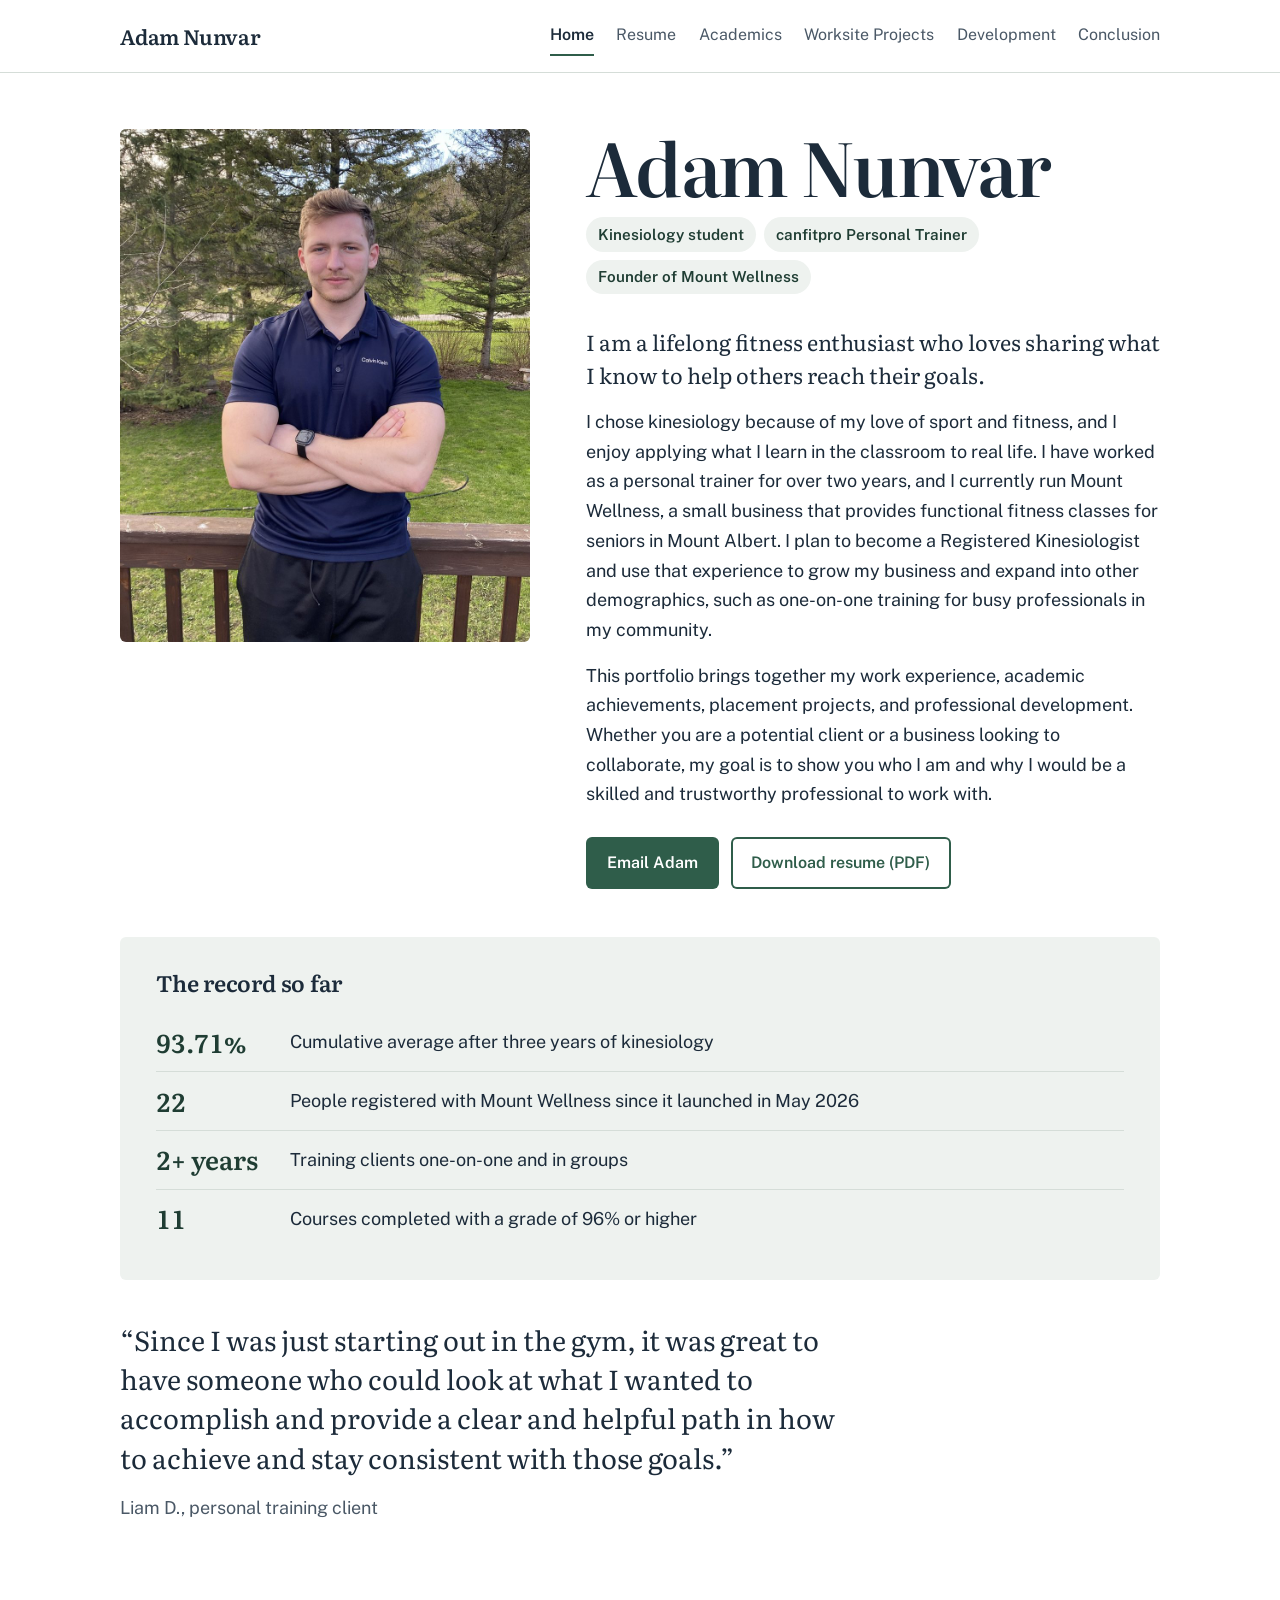
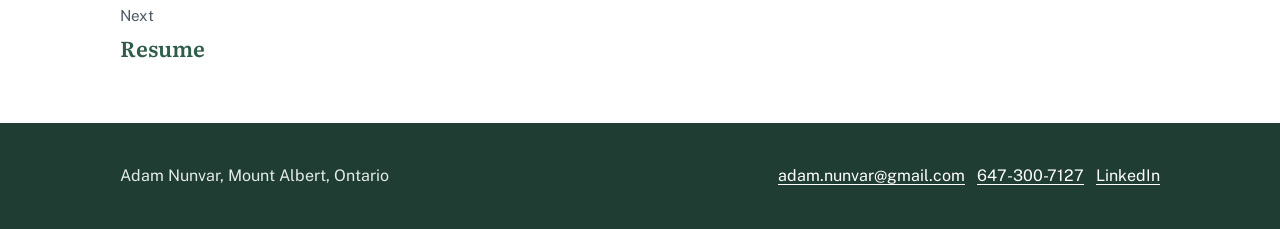
==== commit 7d5fa646: "Tighten home page closing sentence Co-Authored-By: Claude Opus 5.5 <noreply@anthropic.com> Claude-Se" ====
--- a/index.html
+++ b/index.html
@@ -44,7 +44,7 @@
       <div class="prose">
         <p>I am a lifelong fitness enthusiast who loves sharing what I know to help others reach their goals.</p>
         <p>I chose kinesiology because of my love of sport and fitness, and I enjoy applying what I learn in the classroom to real life. I have worked as a personal trainer for over two years, and I currently run Mount Wellness, a small business that provides functional fitness classes for seniors in Mount Albert. I plan to become a Registered Kinesiologist and use that experience to grow my business and expand into other demographics, such as one-on-one training for busy professionals in my community.</p>
-        <p>This portfolio brings together my work experience, academic achievements, placement projects, and professional development. Whether you are a potential client or a business looking to collaborate, my goal is to show you who I am, how I work, and why I would be a skilled and trustworthy professional to work with.</p>
+        <p>This portfolio brings together my work experience, academic achievements, placement projects, and professional development. Whether you are a potential client or a business looking to collaborate, my goal is to show you who I am and why I would be a skilled and trustworthy professional to work with.</p>
       </div>
       <div class="actions">
         <a class="btn" href="mailto:adam.nunvar@gmail.com">Email Adam</a>
